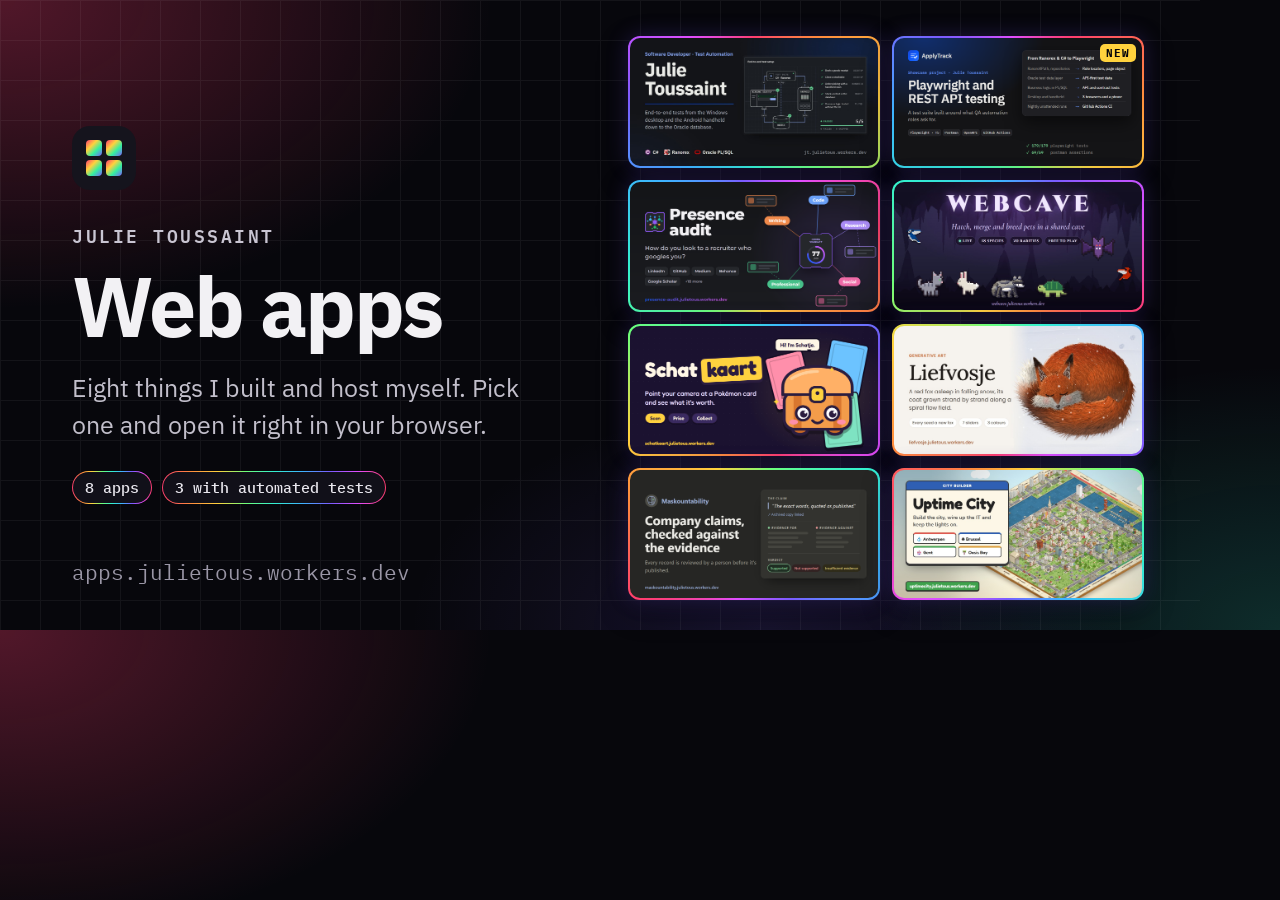
==== scripts/og.html @ 94aeefb6 "New share banner with all eight apps, plus the script that renders it" ====
<!doctype html>
<!-- Portal share banner (1200x630). Render: see scripts/README in this folder or the comment in og.mjs. -->
<html lang="en"><head><meta charset="utf-8">
<link href="https://fonts.googleapis.com/css2?family=IBM+Plex+Mono:wght@400;500;600&family=IBM+Plex+Sans:wght@400;500;600;700&display=swap" rel="stylesheet">
<style>
  :root { --rainbow: #ff3d6e, #ff8a3d, #ffd23d, #6dff7a, #33f0d0, #3db4ff, #7a5cff, #e04dff, #ff3d6e; }
  * { box-sizing: border-box; margin: 0; }
  body {
    width: 1200px; height: 630px; overflow: hidden; position: relative; color: #f2f1f4;
    font-family: "IBM Plex Sans", sans-serif;
    background:
      radial-gradient(55% 70% at 0% 0%, rgba(255, 61, 110, .30), transparent 70%),
      radial-gradient(45% 60% at 100% 100%, rgba(51, 240, 208, .16), transparent 70%),
      radial-gradient(40% 50% at 60% 100%, rgba(122, 92, 255, .14), transparent 70%),
      #07070c;
  }
  /* faint tech grid, like the portal */
  body::before { content: ""; position: absolute; inset: 0; opacity: .05;
    background-image: linear-gradient(#fff 1px, transparent 1px), linear-gradient(90deg, #fff 1px, transparent 1px);
    background-size: 40px 40px; }

  .left { position: absolute; left: 72px; top: 0; bottom: 0; width: 470px; display: flex; flex-direction: column; justify-content: center; }
  .logo { width: 64px; height: 64px; }
  .eyebrow { font: 600 18px "IBM Plex Mono", monospace; letter-spacing: .14em; color: #c9c5d2; margin-top: 30px; }
  h1 { font-size: 84px; line-height: 1; letter-spacing: -.03em; font-weight: 700; margin-top: 14px; }
  p { font-size: 25px; line-height: 1.45; color: #c2bfcb; margin-top: 22px; }
  .stats { display: flex; gap: 10px; margin-top: 28px; flex-wrap: wrap; }
  .chip { font: 500 15px "IBM Plex Mono", monospace; padding: 6px 12px; border-radius: 99px; color: #e9e7ee;
    background: linear-gradient(#111019, #111019) padding-box, linear-gradient(90deg, var(--rainbow)) border-box; border: 1.5px solid transparent; }
  .url { position: absolute; left: 72px; bottom: 44px; font: 400 21px "IBM Plex Mono", monospace; color: #9a96a6; }

  .grid { position: absolute; right: 56px; top: 36px; display: grid; grid-template-columns: repeat(2, 252px); grid-auto-rows: 132px; gap: 12px; }
  .card { position: relative; border-radius: 12px; padding: 2px;
    background: conic-gradient(from calc(var(--i) * 40deg), var(--rainbow));
    box-shadow: 0 0 22px rgba(122, 92, 255, .22), 0 10px 30px rgba(0, 0, 0, .45); }
  .card img { display: block; width: 100%; height: 100%; object-fit: cover; border-radius: 10px; }
  .card.new::after { content: "NEW"; position: absolute; right: 8px; top: 8px; font: 700 11px "IBM Plex Mono", monospace; letter-spacing: .08em;
    color: #07070c; background: #ffd23d; padding: 2px 6px; border-radius: 5px; }
</style></head>
<body>
  <div class="left">
    <svg class="logo" viewBox="0 0 32 32" aria-hidden="true">
      <defs><linearGradient id="g" x1="0" y1="0" x2="1" y2="1"><stop offset="0" stop-color="#ff3d6e"/><stop offset=".35" stop-color="#ffd23d"/><stop offset=".65" stop-color="#33f0a0"/><stop offset="1" stop-color="#7a5cff"/></linearGradient></defs>
      <rect width="32" height="32" rx="9" fill="#15141d"/>
      <g fill="url(#g)"><rect x="7" y="7" width="8" height="8" rx="2"/><rect x="17" y="7" width="8" height="8" rx="2"/><rect x="7" y="17" width="8" height="8" rx="2"/><rect x="17" y="17" width="8" height="8" rx="2"/></g>
    </svg>
    <div class="eyebrow">JULIE TOUSSAINT</div>
    <h1>Web apps</h1>
    <p>Eight things I built and host myself. Pick one and open it right in your browser.</p>
    <div class="stats"><span class="chip">8 apps</span><span class="chip">3 with automated tests</span></div>
  </div>
  <div class="url">apps.julietous.workers.dev</div>

  <div class="grid">
    <div class="card" style="--i:0"><img src="../site/img/portfolio.jpg" alt=""></div>
    <div class="card new" style="--i:1"><img src="../site/img/applytrack.png" alt=""></div>
    <div class="card" style="--i:2"><img src="../site/img/presence-audit.png" alt=""></div>
    <div class="card" style="--i:3"><img src="../site/img/webcave.jpg" alt=""></div>
    <div class="card" style="--i:4"><img src="../site/img/schatkaart.png" alt=""></div>
    <div class="card" style="--i:5"><img src="../site/img/liefvosje.jpg" alt=""></div>
    <div class="card" style="--i:6"><img src="../site/img/maskountability.png" alt=""></div>
    <div class="card" style="--i:7"><img src="../site/img/uptime-city.jpg" alt=""></div>
  </div>
</body></html>
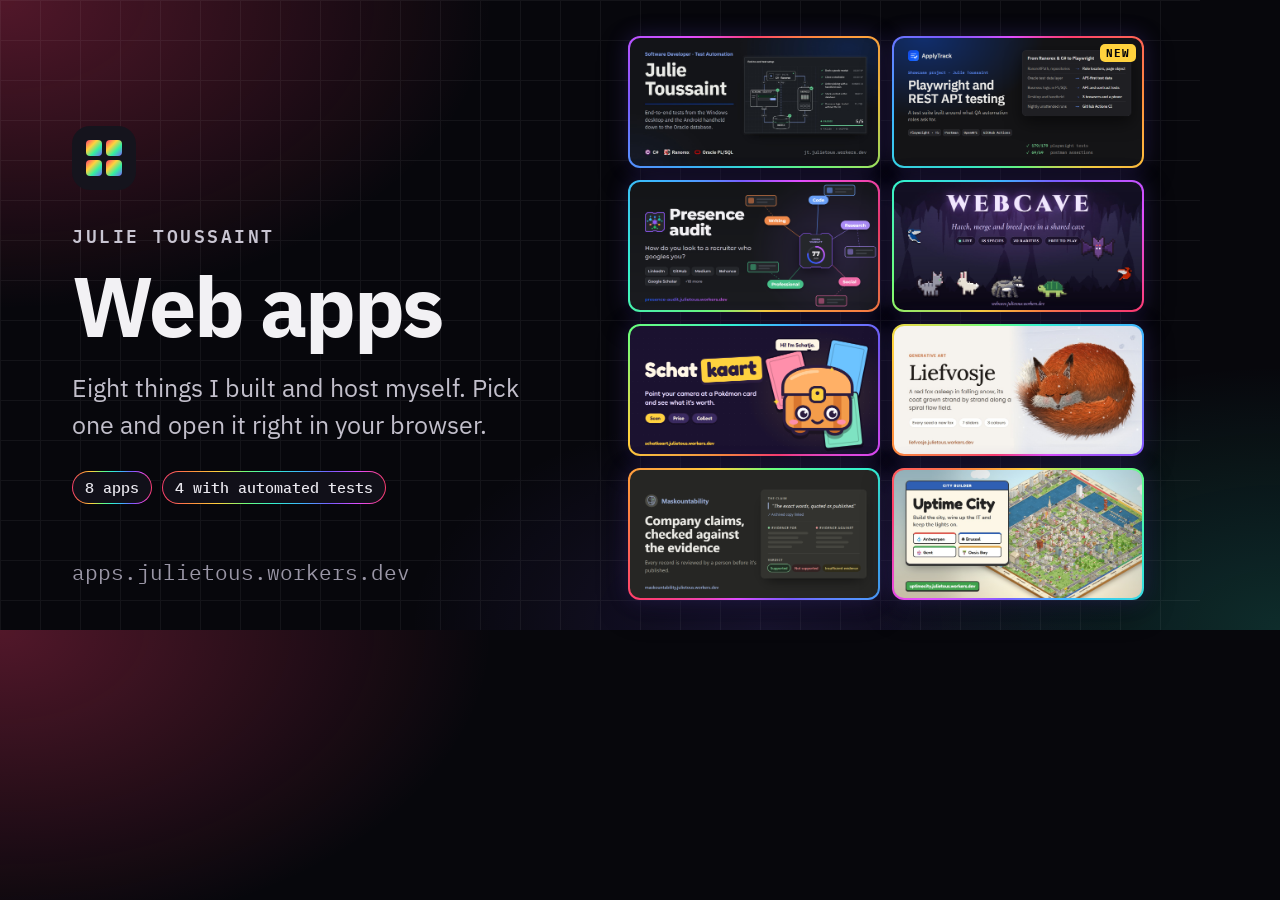
==== commit 1b1cf26b: "Banner: 4 apps with automated tests (Schatkaart added)" ====
--- a/scripts/og.html
+++ b/scripts/og.html
@@ -47,7 +47,7 @@
     <div class="eyebrow">JULIE TOUSSAINT</div>
     <h1>Web apps</h1>
     <p>Eight things I built and host myself. Pick one and open it right in your browser.</p>
-    <div class="stats"><span class="chip">8 apps</span><span class="chip">3 with automated tests</span></div>
+    <div class="stats"><span class="chip">8 apps</span><span class="chip">4 with automated tests</span></div>
   </div>
   <div class="url">apps.julietous.workers.dev</div>
 
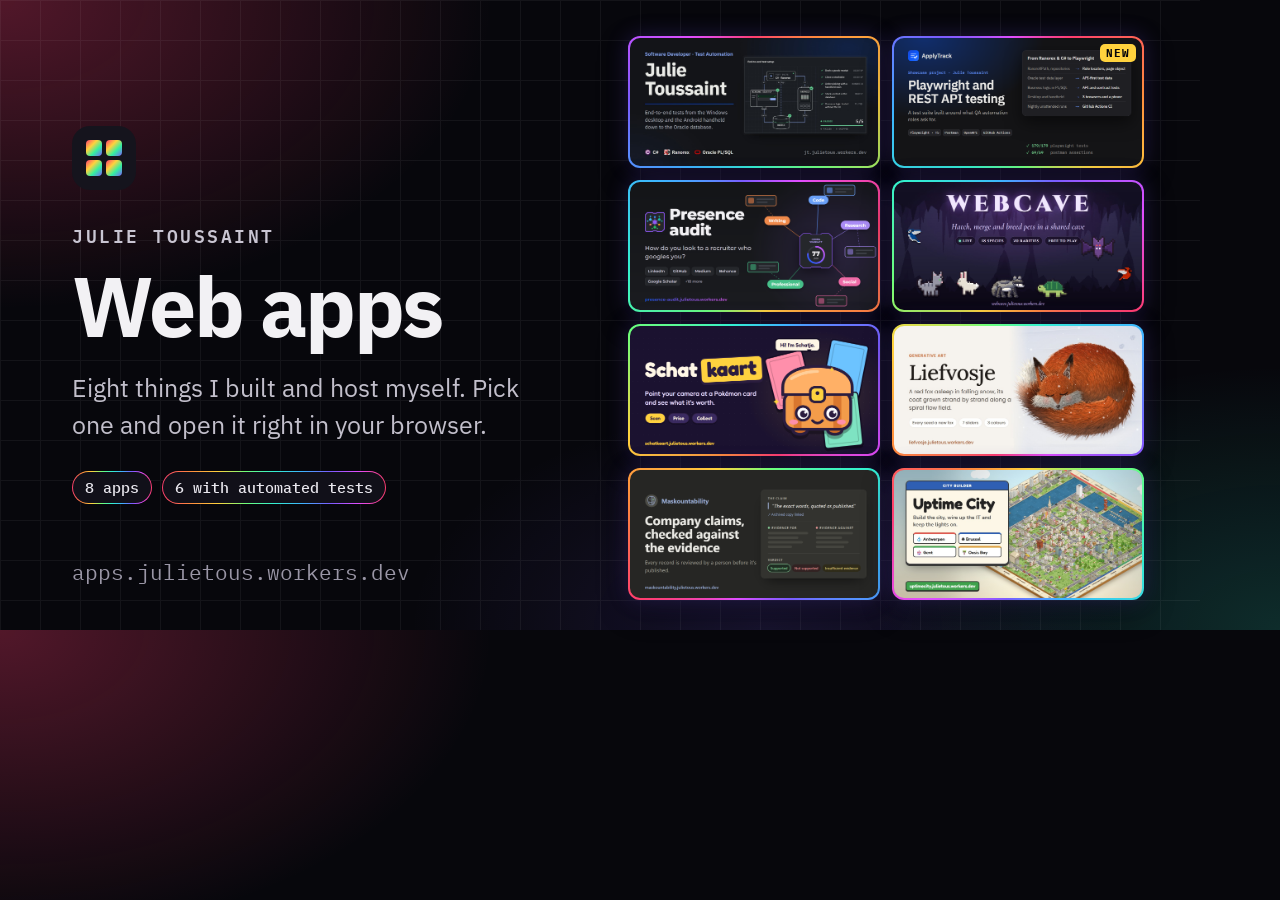
==== commit dd972719: "Banner: 6 apps with automated tests (Maskountability and Uptime City added)" ====
--- a/scripts/og.html
+++ b/scripts/og.html
@@ -47,7 +47,7 @@
     <div class="eyebrow">JULIE TOUSSAINT</div>
     <h1>Web apps</h1>
     <p>Eight things I built and host myself. Pick one and open it right in your browser.</p>
-    <div class="stats"><span class="chip">8 apps</span><span class="chip">4 with automated tests</span></div>
+    <div class="stats"><span class="chip">8 apps</span><span class="chip">6 with automated tests</span></div>
   </div>
   <div class="url">apps.julietous.workers.dev</div>
 
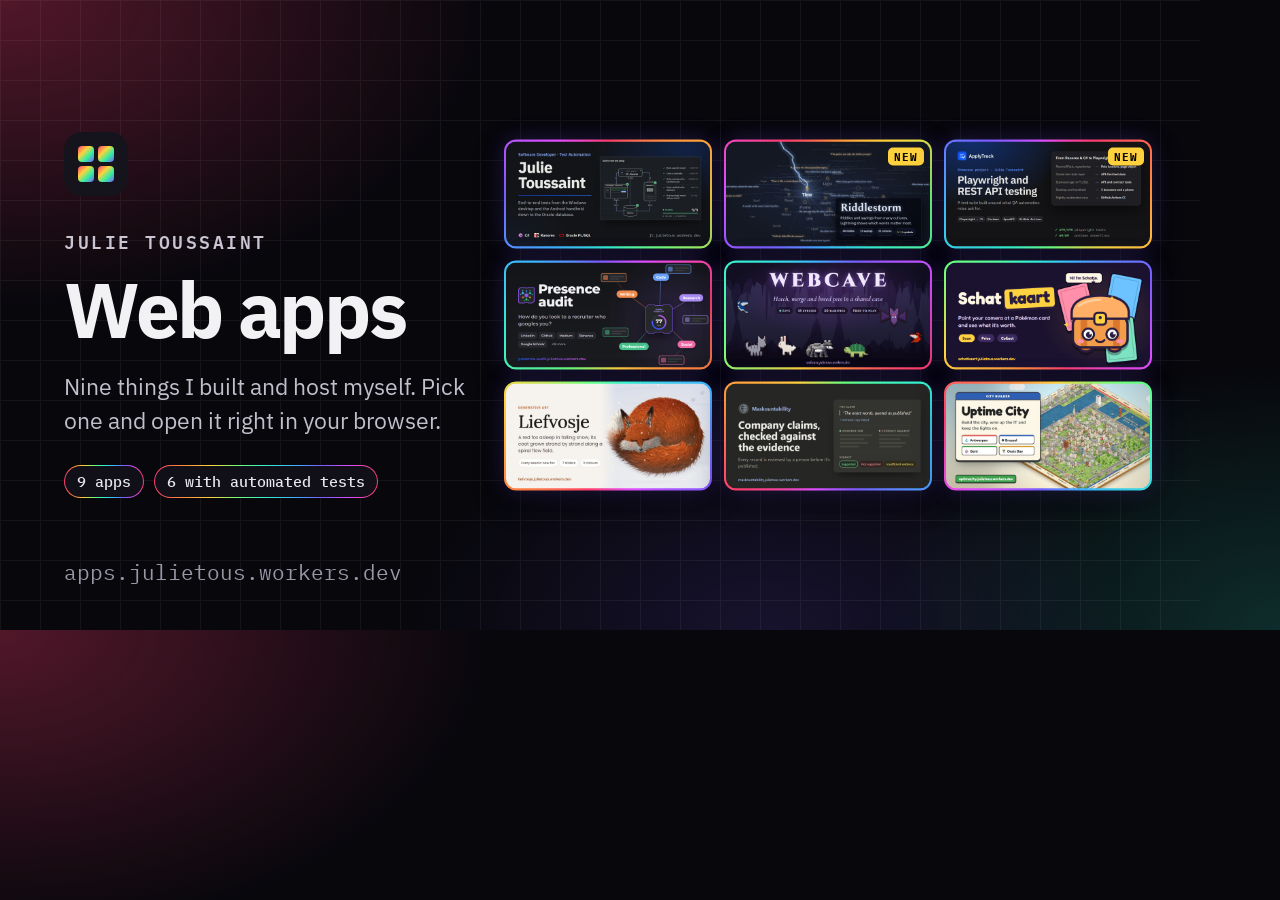
==== commit 12a5072c: "Add Riddlestorm; 9-app share banner" ====
--- a/scripts/og.html
+++ b/scripts/og.html
@@ -19,17 +19,17 @@
     background-image: linear-gradient(#fff 1px, transparent 1px), linear-gradient(90deg, #fff 1px, transparent 1px);
     background-size: 40px 40px; }
 
-  .left { position: absolute; left: 72px; top: 0; bottom: 0; width: 470px; display: flex; flex-direction: column; justify-content: center; }
+  .left { position: absolute; left: 64px; top: 0; bottom: 0; width: 410px; display: flex; flex-direction: column; justify-content: center; }
   .logo { width: 64px; height: 64px; }
   .eyebrow { font: 600 18px "IBM Plex Mono", monospace; letter-spacing: .14em; color: #c9c5d2; margin-top: 30px; }
-  h1 { font-size: 84px; line-height: 1; letter-spacing: -.03em; font-weight: 700; margin-top: 14px; }
-  p { font-size: 25px; line-height: 1.45; color: #c2bfcb; margin-top: 22px; }
+  h1 { font-size: 78px; line-height: 1; letter-spacing: -.03em; font-weight: 700; margin-top: 14px; }
+  p { font-size: 23px; line-height: 1.45; color: #c2bfcb; margin-top: 22px; }
   .stats { display: flex; gap: 10px; margin-top: 28px; flex-wrap: wrap; }
   .chip { font: 500 15px "IBM Plex Mono", monospace; padding: 6px 12px; border-radius: 99px; color: #e9e7ee;
     background: linear-gradient(#111019, #111019) padding-box, linear-gradient(90deg, var(--rainbow)) border-box; border: 1.5px solid transparent; }
-  .url { position: absolute; left: 72px; bottom: 44px; font: 400 21px "IBM Plex Mono", monospace; color: #9a96a6; }
+  .url { position: absolute; left: 64px; bottom: 44px; font: 400 21px "IBM Plex Mono", monospace; color: #9a96a6; }
 
-  .grid { position: absolute; right: 56px; top: 36px; display: grid; grid-template-columns: repeat(2, 252px); grid-auto-rows: 132px; gap: 12px; }
+  .grid { position: absolute; right: 48px; top: 50%; transform: translateY(-50%); display: grid; grid-template-columns: repeat(3, 208px); grid-auto-rows: 109px; gap: 12px; }
   .card { position: relative; border-radius: 12px; padding: 2px;
     background: conic-gradient(from calc(var(--i) * 40deg), var(--rainbow));
     box-shadow: 0 0 22px rgba(122, 92, 255, .22), 0 10px 30px rgba(0, 0, 0, .45); }
@@ -46,13 +46,14 @@
     </svg>
     <div class="eyebrow">JULIE TOUSSAINT</div>
     <h1>Web apps</h1>
-    <p>Eight things I built and host myself. Pick one and open it right in your browser.</p>
-    <div class="stats"><span class="chip">8 apps</span><span class="chip">6 with automated tests</span></div>
+    <p>Nine things I built and host myself. Pick one and open it right in your browser.</p>
+    <div class="stats"><span class="chip">9 apps</span><span class="chip">6 with automated tests</span></div>
   </div>
   <div class="url">apps.julietous.workers.dev</div>
 
   <div class="grid">
     <div class="card" style="--i:0"><img src="../site/img/portfolio.jpg" alt=""></div>
+    <div class="card new" style="--i:8"><img src="../site/img/riddlestorm.jpg" alt=""></div>
     <div class="card new" style="--i:1"><img src="../site/img/applytrack.png" alt=""></div>
     <div class="card" style="--i:2"><img src="../site/img/presence-audit.png" alt=""></div>
     <div class="card" style="--i:3"><img src="../site/img/webcave.jpg" alt=""></div>
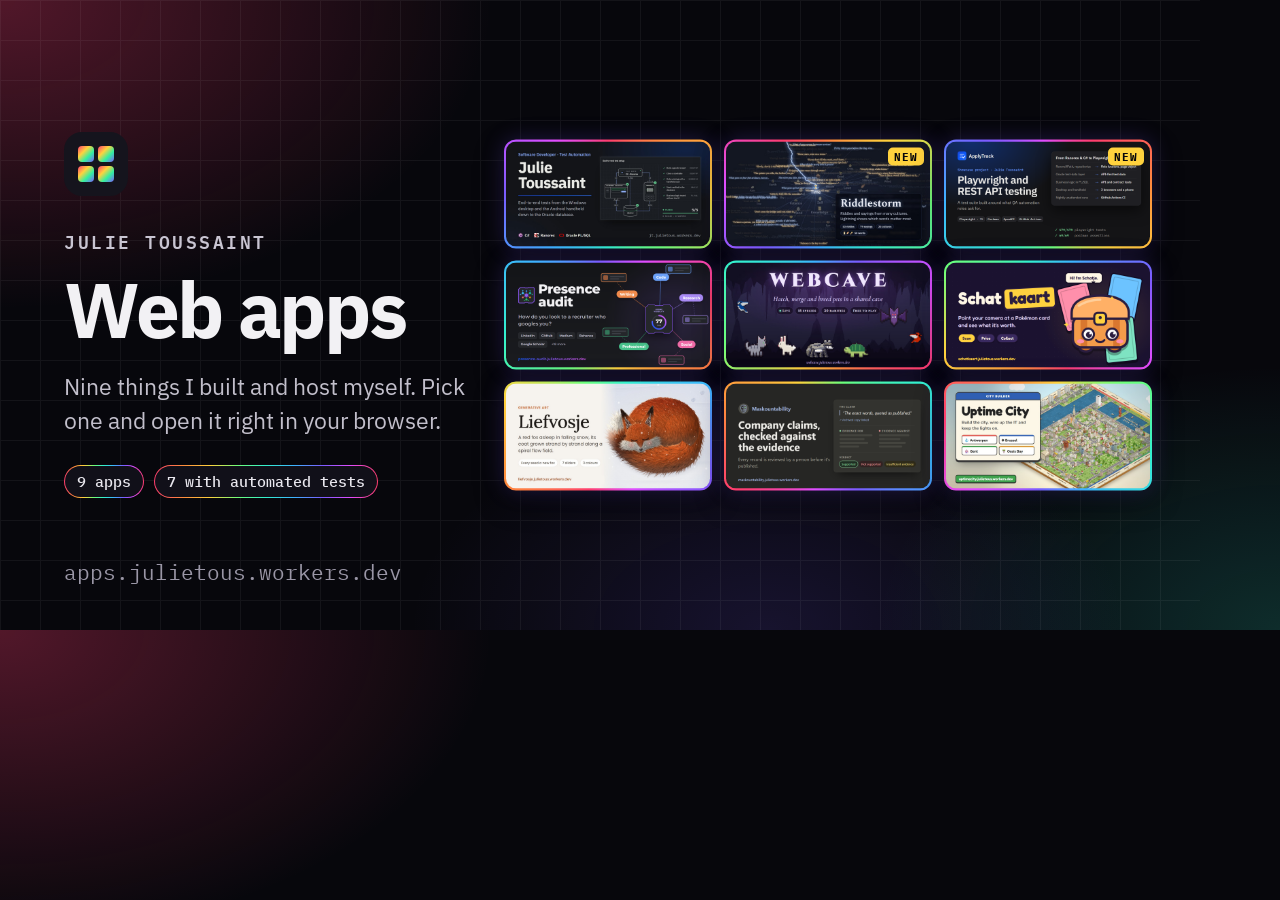
==== commit fcf88da5: "Riddlestorm v3 with tests; banner: 7 apps with automated tests" ====
--- a/scripts/og.html
+++ b/scripts/og.html
@@ -47,7 +47,7 @@
     <div class="eyebrow">JULIE TOUSSAINT</div>
     <h1>Web apps</h1>
     <p>Nine things I built and host myself. Pick one and open it right in your browser.</p>
-    <div class="stats"><span class="chip">9 apps</span><span class="chip">6 with automated tests</span></div>
+    <div class="stats"><span class="chip">9 apps</span><span class="chip">7 with automated tests</span></div>
   </div>
   <div class="url">apps.julietous.workers.dev</div>
 
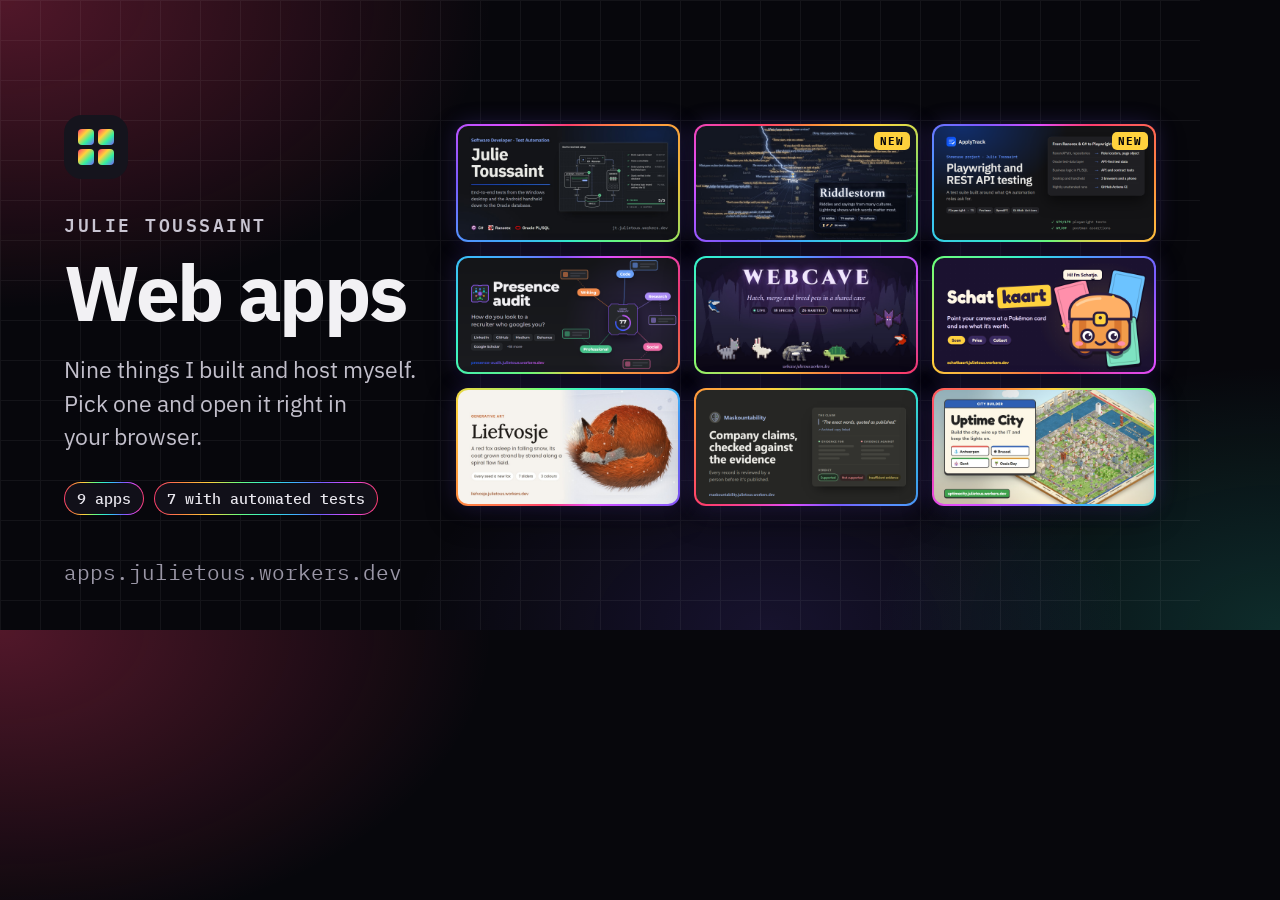
==== commit bc8c47c0: "Webcave v13; refined banner with bigger app thumbnails (og-20261117f.jpg)" ====
--- a/scripts/og.html
+++ b/scripts/og.html
@@ -19,17 +19,17 @@
     background-image: linear-gradient(#fff 1px, transparent 1px), linear-gradient(90deg, #fff 1px, transparent 1px);
     background-size: 40px 40px; }
 
-  .left { position: absolute; left: 64px; top: 0; bottom: 0; width: 410px; display: flex; flex-direction: column; justify-content: center; }
+  .left { position: absolute; left: 64px; top: 0; bottom: 0; width: 364px; display: flex; flex-direction: column; justify-content: center; }
   .logo { width: 64px; height: 64px; }
   .eyebrow { font: 600 18px "IBM Plex Mono", monospace; letter-spacing: .14em; color: #c9c5d2; margin-top: 30px; }
   h1 { font-size: 78px; line-height: 1; letter-spacing: -.03em; font-weight: 700; margin-top: 14px; }
-  p { font-size: 23px; line-height: 1.45; color: #c2bfcb; margin-top: 22px; }
+  p { font-size: 23px; line-height: 1.45; color: #c2bfcb; margin-top: 22px; text-wrap: pretty; }
   .stats { display: flex; gap: 10px; margin-top: 28px; flex-wrap: wrap; }
   .chip { font: 500 15px "IBM Plex Mono", monospace; padding: 6px 12px; border-radius: 99px; color: #e9e7ee;
     background: linear-gradient(#111019, #111019) padding-box, linear-gradient(90deg, var(--rainbow)) border-box; border: 1.5px solid transparent; }
   .url { position: absolute; left: 64px; bottom: 44px; font: 400 21px "IBM Plex Mono", monospace; color: #9a96a6; }
 
-  .grid { position: absolute; right: 48px; top: 50%; transform: translateY(-50%); display: grid; grid-template-columns: repeat(3, 208px); grid-auto-rows: 109px; gap: 12px; }
+  .grid { position: absolute; right: 44px; top: 50%; transform: translateY(-50%); display: grid; grid-template-columns: repeat(3, 224px); grid-auto-rows: 118px; gap: 14px; }
   .card { position: relative; border-radius: 12px; padding: 2px;
     background: conic-gradient(from calc(var(--i) * 40deg), var(--rainbow));
     box-shadow: 0 0 22px rgba(122, 92, 255, .22), 0 10px 30px rgba(0, 0, 0, .45); }
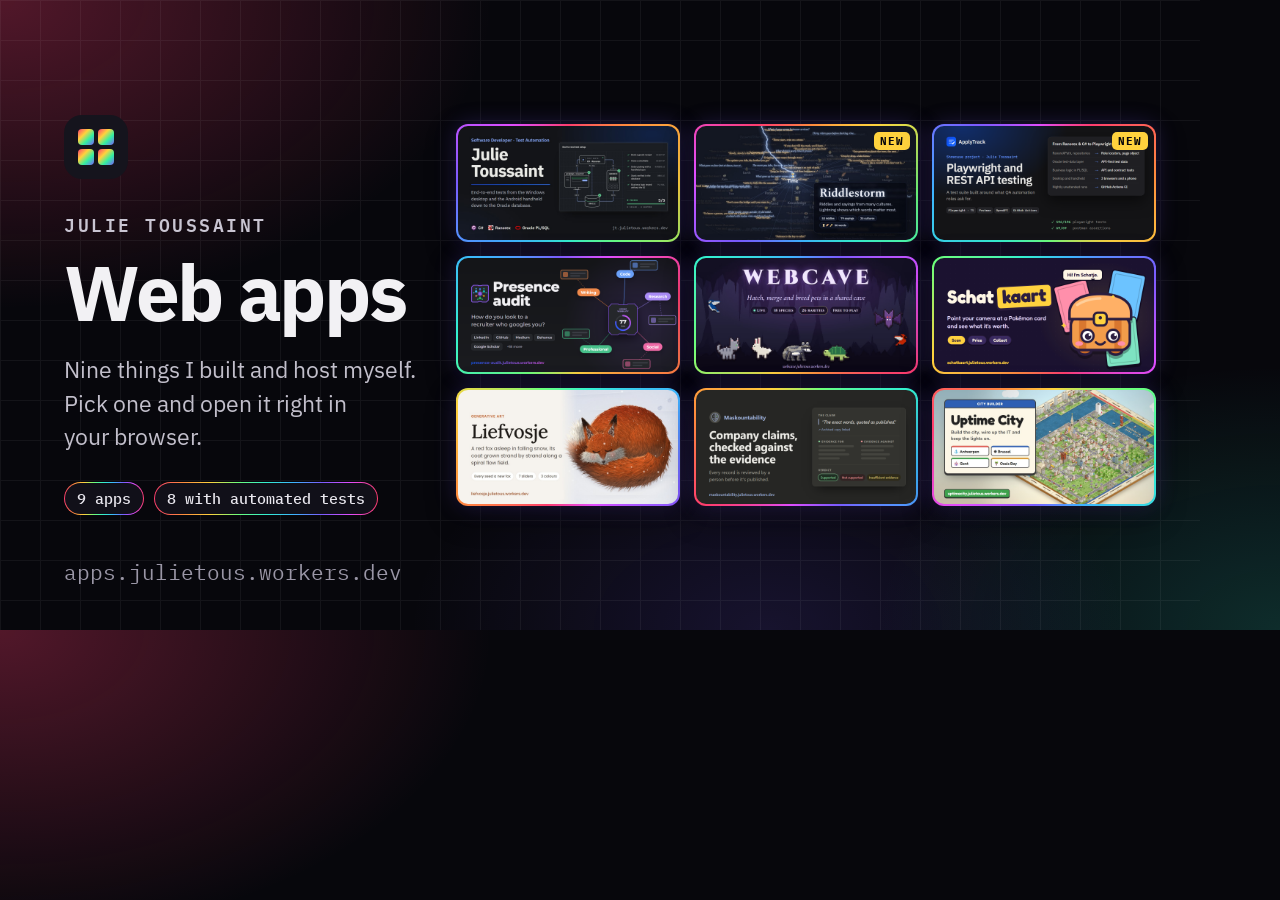
==== commit c28ea806: "Refined release of every app (23 Nov 2026); banner: 8 apps with automated tests (og-20261123.jpg)" ====
--- a/scripts/og.html
+++ b/scripts/og.html
@@ -47,7 +47,7 @@
     <div class="eyebrow">JULIE TOUSSAINT</div>
     <h1>Web apps</h1>
     <p>Nine things I built and host myself. Pick one and open it right in your browser.</p>
-    <div class="stats"><span class="chip">9 apps</span><span class="chip">7 with automated tests</span></div>
+    <div class="stats"><span class="chip">9 apps</span><span class="chip">8 with automated tests</span></div>
   </div>
   <div class="url">apps.julietous.workers.dev</div>
 
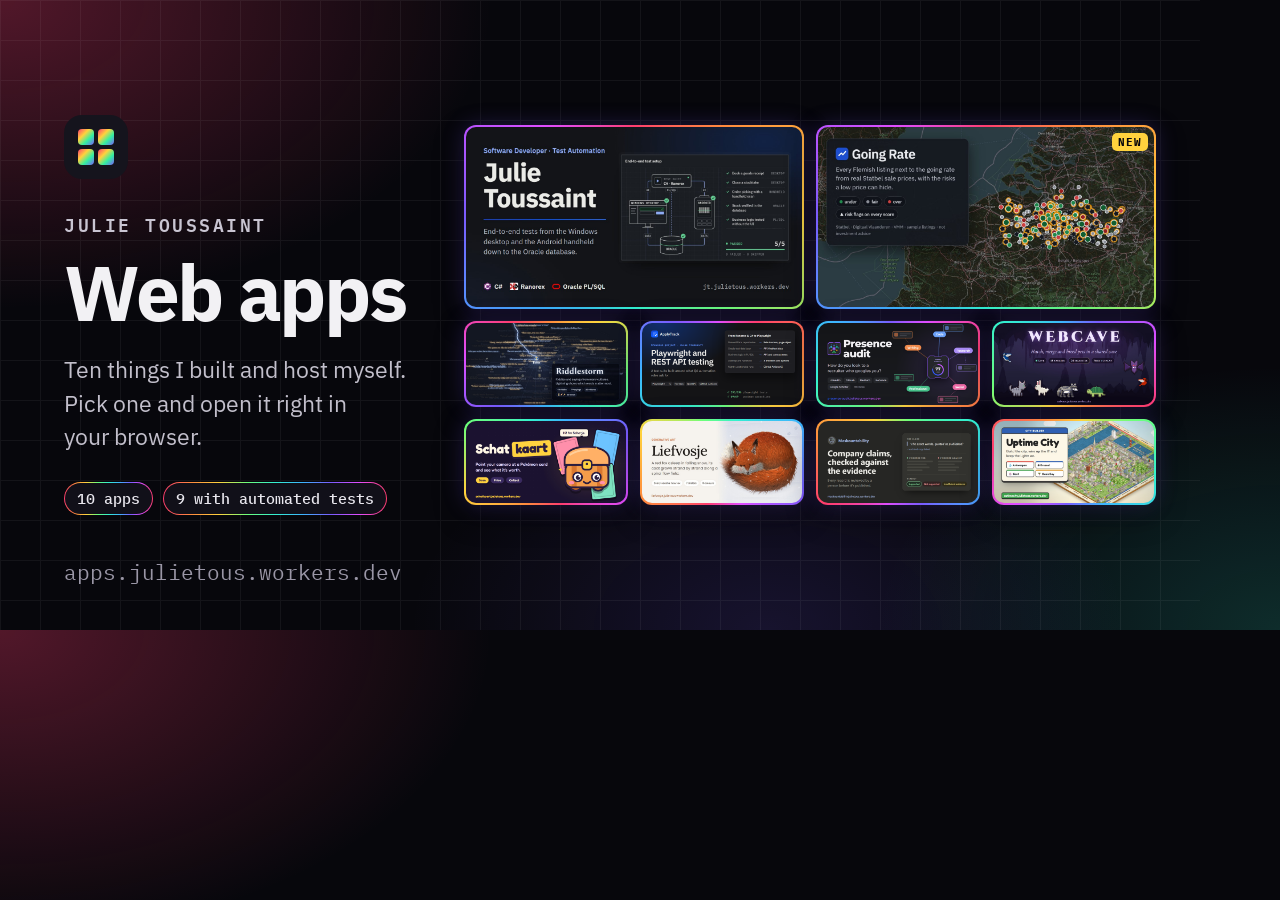
==== commit cc0c16f7: "Add Going Rate v2; share banner for 10 apps" ====
--- a/scripts/og.html
+++ b/scripts/og.html
@@ -29,7 +29,8 @@
     background: linear-gradient(#111019, #111019) padding-box, linear-gradient(90deg, var(--rainbow)) border-box; border: 1.5px solid transparent; }
   .url { position: absolute; left: 64px; bottom: 44px; font: 400 21px "IBM Plex Mono", monospace; color: #9a96a6; }
 
-  .grid { position: absolute; right: 44px; top: 50%; transform: translateY(-50%); display: grid; grid-template-columns: repeat(3, 224px); grid-auto-rows: 118px; gap: 14px; }
+  .grid { position: absolute; right: 44px; top: 50%; transform: translateY(-50%); display: grid; grid-template-columns: repeat(4, 164px); grid-auto-rows: 86px; gap: 12px; }
+  .card.big { grid-column: span 2; grid-row: span 2; }
   .card { position: relative; border-radius: 12px; padding: 2px;
     background: conic-gradient(from calc(var(--i) * 40deg), var(--rainbow));
     box-shadow: 0 0 22px rgba(122, 92, 255, .22), 0 10px 30px rgba(0, 0, 0, .45); }
@@ -46,15 +47,16 @@
     </svg>
     <div class="eyebrow">JULIE TOUSSAINT</div>
     <h1>Web apps</h1>
-    <p>Nine things I built and host myself. Pick one and open it right in your browser.</p>
-    <div class="stats"><span class="chip">9 apps</span><span class="chip">8 with automated tests</span></div>
+    <p>Ten things I built and host myself. Pick one and open it right in your browser.</p>
+    <div class="stats"><span class="chip">10 apps</span><span class="chip">9 with automated tests</span></div>
   </div>
   <div class="url">apps.julietous.workers.dev</div>
 
   <div class="grid">
-    <div class="card" style="--i:0"><img src="../site/img/portfolio.jpg" alt=""></div>
-    <div class="card new" style="--i:8"><img src="../site/img/riddlestorm.jpg" alt=""></div>
-    <div class="card new" style="--i:1"><img src="../site/img/applytrack.png" alt=""></div>
+    <div class="card big" style="--i:0"><img src="../site/img/portfolio.jpg" alt=""></div>
+    <div class="card big new" style="--i:9"><img src="../site/img/goingrate.jpg" alt=""></div>
+    <div class="card" style="--i:8"><img src="../site/img/riddlestorm.jpg" alt=""></div>
+    <div class="card" style="--i:1"><img src="../site/img/applytrack.png" alt=""></div>
     <div class="card" style="--i:2"><img src="../site/img/presence-audit.png" alt=""></div>
     <div class="card" style="--i:3"><img src="../site/img/webcave.jpg" alt=""></div>
     <div class="card" style="--i:4"><img src="../site/img/schatkaart.png" alt=""></div>
